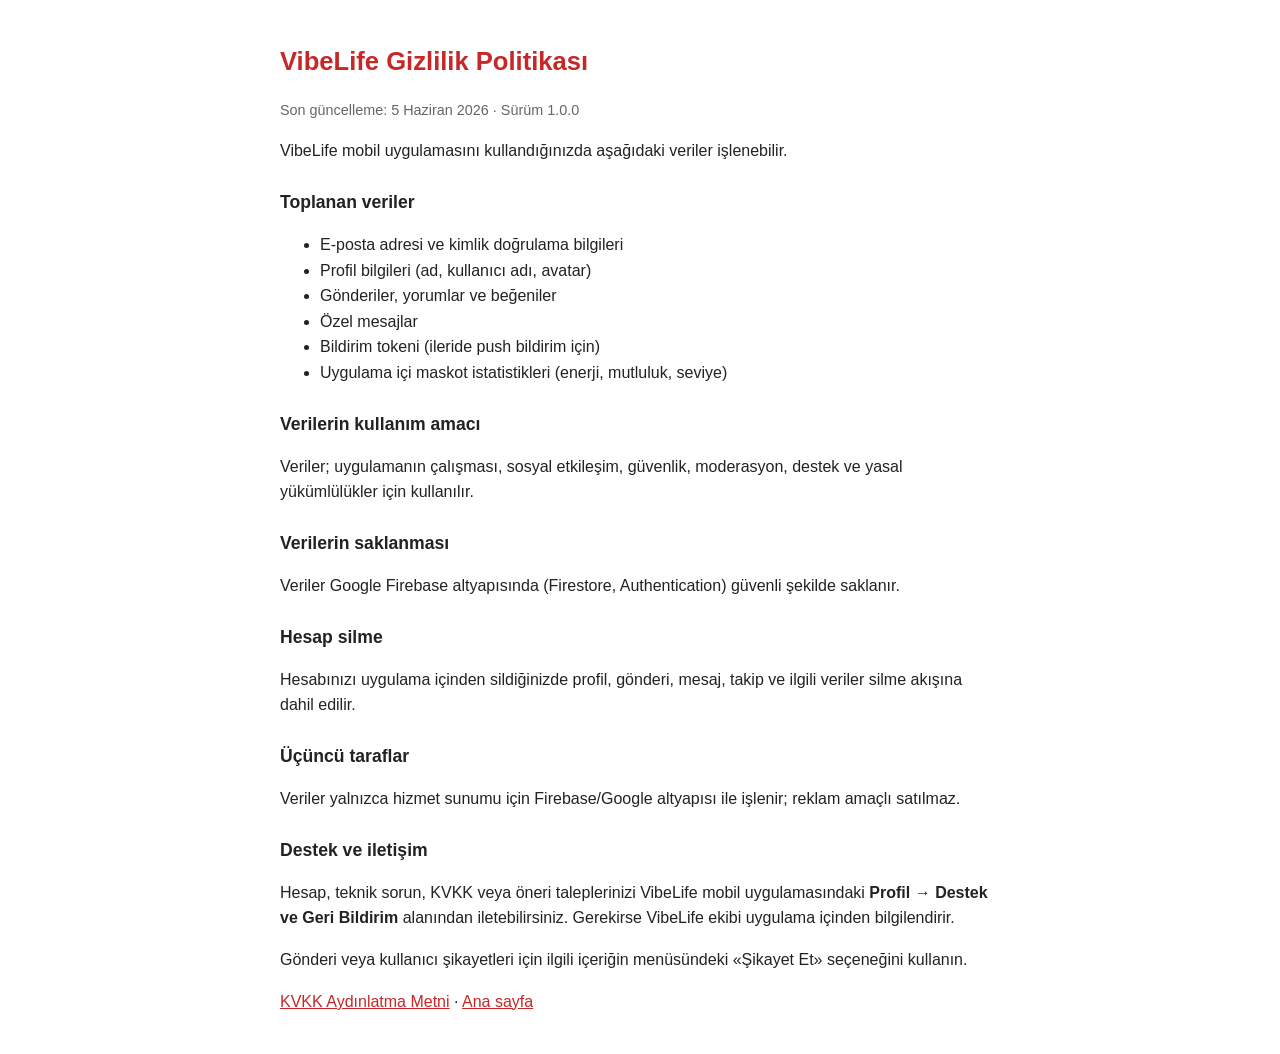
==== hosting/public/index.html @ 7a18b6ad "VibeLife MVP: maskot, Play hazirligi ve auth iyilestirmeleri. Play paket adi com.vibelife.app, blue " ====
<!DOCTYPE html>
<html lang="tr">
<head>
  <meta charset="UTF-8">
  <meta name="viewport" content="width=device-width, initial-scale=1">
  <title>VibeLife — Yasal Metinler</title>
  <meta http-equiv="refresh" content="0; url=privacy.html">
  <style>
    body { font-family: 'Segoe UI', Arial, sans-serif; max-width: 720px; margin: 40px auto; padding: 16px; }
    a { color: #c62828; }
  </style>
</head>
<body>
  <h1>VibeLife</h1>
  <p>Yönlendiriliyorsunuz…</p>
  <ul>
    <li><a href="privacy.html">Gizlilik Politikası</a></li>
    <li><a href="kvkk.html">KVKK Aydınlatma Metni</a></li>
  </ul>
</body>
</html>
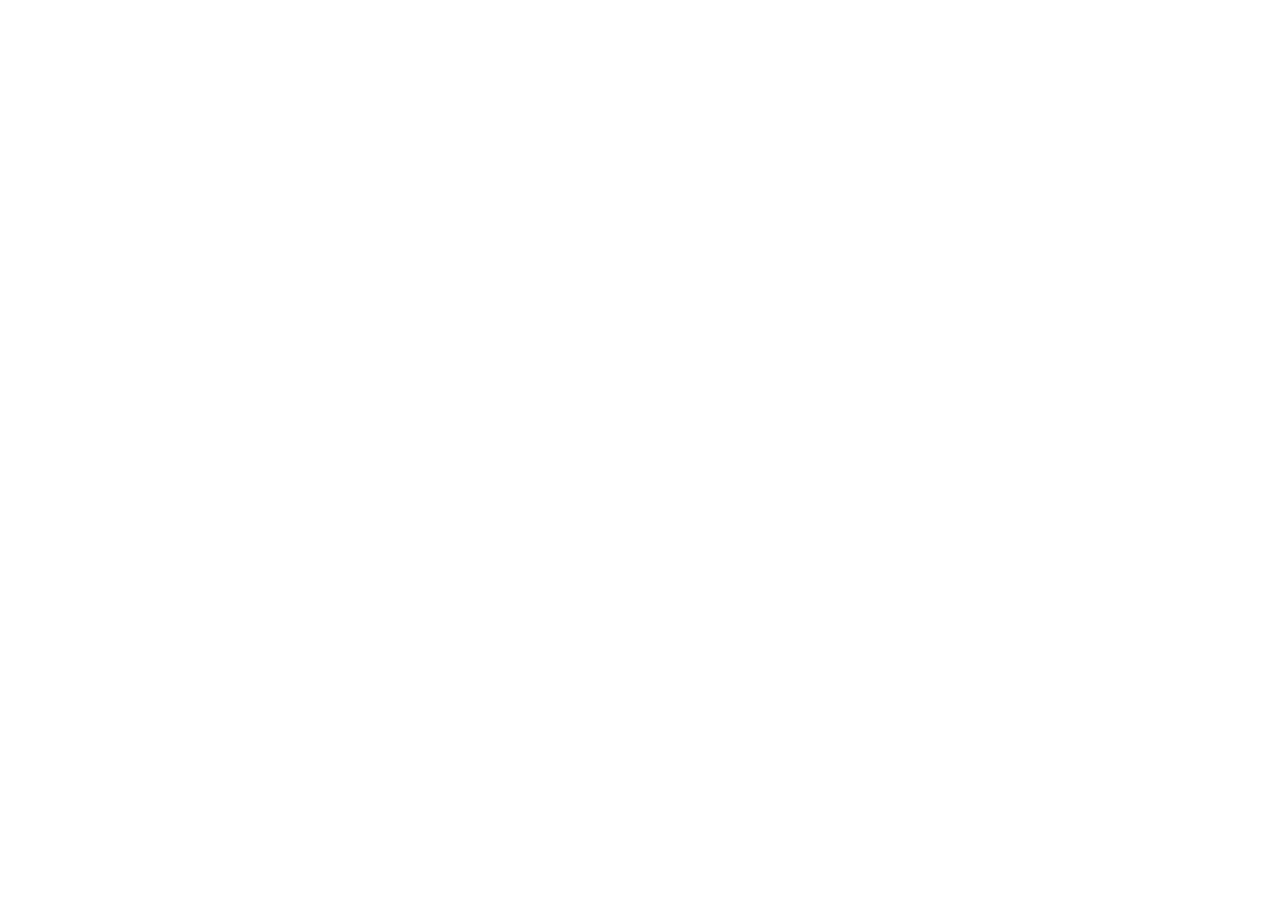
==== commit 8f80546d: "MyVibel: Vibel sözleri, taçlar, haftalık sıralama, moderatör panelleri ve birikmiş değişiklikler Vib" ====
--- a/hosting/public/index.html
+++ b/hosting/public/index.html
@@ -3,19 +3,24 @@
 <head>
   <meta charset="UTF-8">
   <meta name="viewport" content="width=device-width, initial-scale=1">
-  <title>VibeLife — Yasal Metinler</title>
-  <meta http-equiv="refresh" content="0; url=privacy.html">
+  <title>MyVibel</title>
+  <meta http-equiv="refresh" content="0; url=https://myvibel.com/">
   <style>
     body { font-family: 'Segoe UI', Arial, sans-serif; max-width: 720px; margin: 40px auto; padding: 16px; }
     a { color: #c62828; }
   </style>
 </head>
 <body>
-  <h1>VibeLife</h1>
-  <p>Yönlendiriliyorsunuz…</p>
+  <h1>MyVibel</h1>
+  <p>Uygulamaya yönlendiriliyorsunuz…</p>
+  <p><a href="https://myvibel.com/">MyVibel web uygulamasını aç</a></p>
+  <hr>
+  <p>Yasal metinler:</p>
   <ul>
     <li><a href="privacy.html">Gizlilik Politikası</a></li>
     <li><a href="kvkk.html">KVKK Aydınlatma Metni</a></li>
+    <li><a href="terms.html">Kullanım Koşulları</a></li>
+    <li><a href="cocuk-guvenligi.html">Çocuk güvenliği</a></li>
   </ul>
 </body>
 </html>
